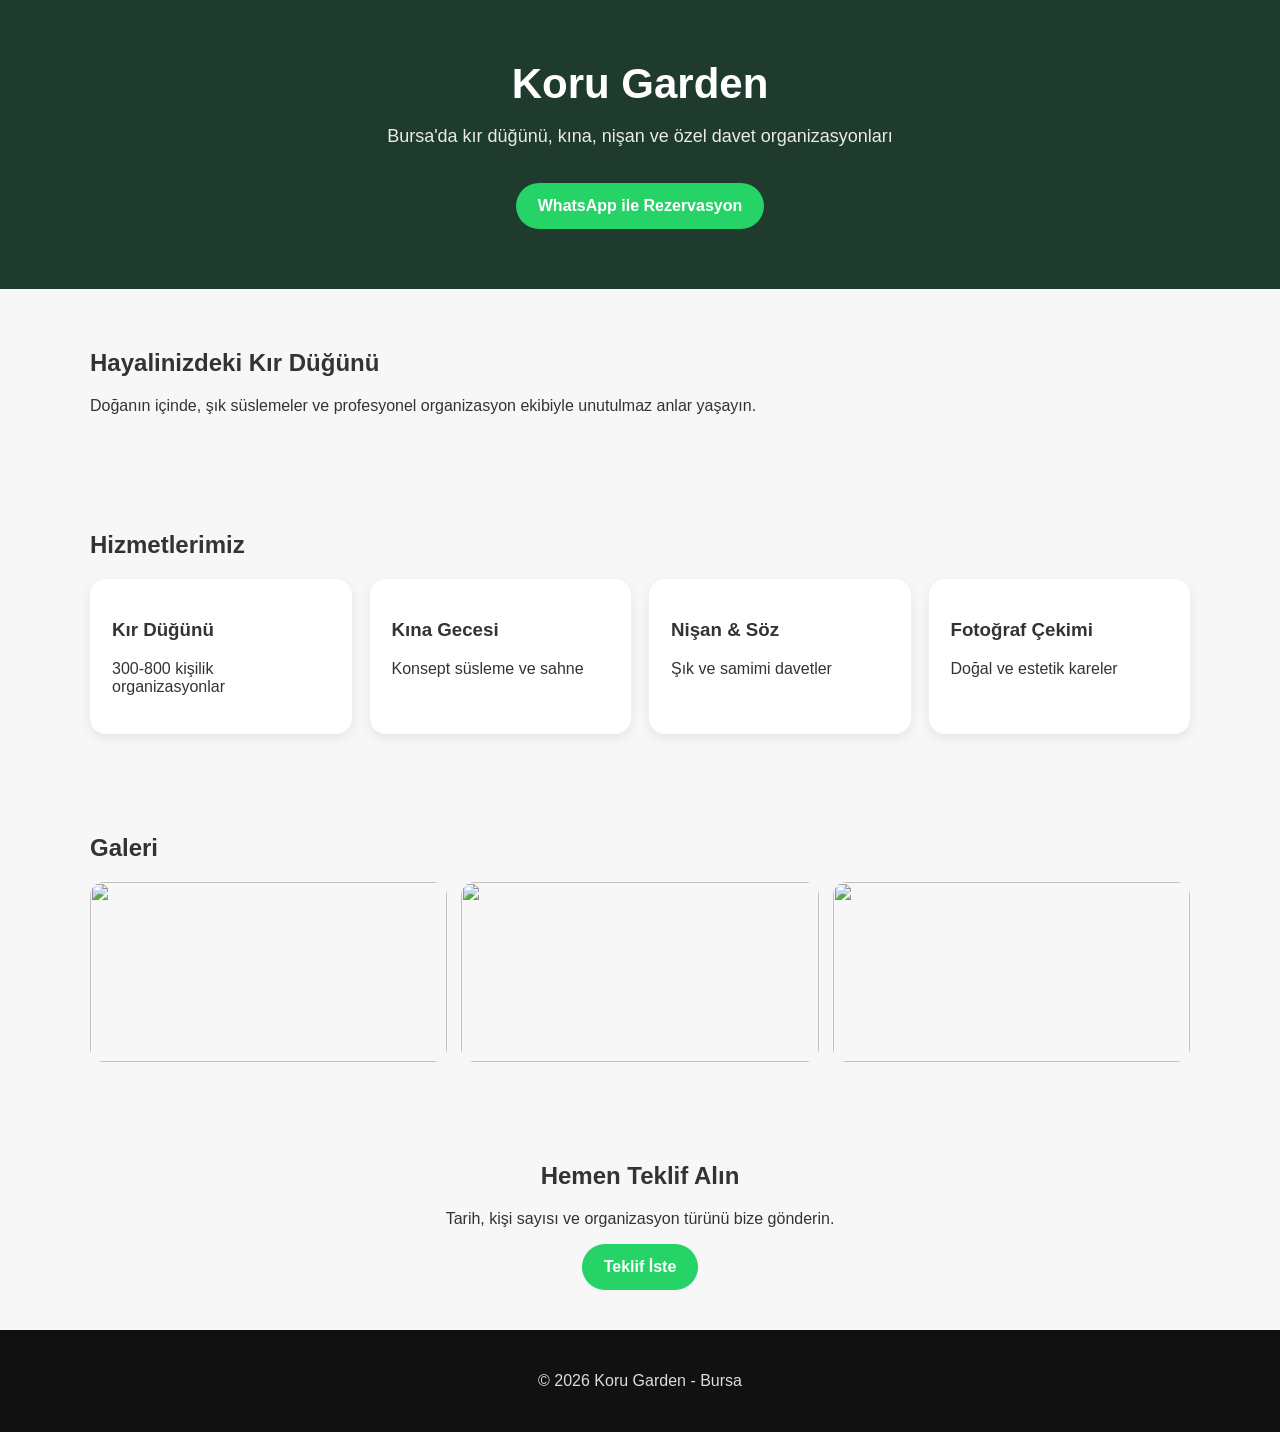
==== index.html @ d341d3e4 "Rename web to index.html" ====
<!doctype html>
<html lang="tr">
<head>
<meta charset="utf-8">
<meta name="viewport" content="width=device-width,initial-scale=1">
<title>Koru Garden | Bursa Kır Düğünü</title>
<style>
body{font-family:Arial,sans-serif;margin:0;background:#f7f7f7;color:#333}
header{background:#1f3b2d;color:#fff;padding:60px 20px;text-align:center}
header h1{font-size:42px;margin:0}
header p{font-size:18px;opacity:.9}
section{padding:40px 20px;max-width:1100px;margin:auto}
.cards{display:grid;grid-template-columns:repeat(auto-fit,minmax(220px,1fr));gap:18px}
.card{background:#fff;padding:22px;border-radius:16px;box-shadow:0 4px 12px rgba(0,0,0,.08)}
.price{font-size:26px;font-weight:700;color:#1f3b2d}
.cta{display:inline-block;background:#25d366;color:#fff;padding:14px 22px;border-radius:999px;text-decoration:none;font-weight:700}
footer{background:#111;color:#ddd;text-align:center;padding:26px}
.gallery{display:grid;grid-template-columns:repeat(auto-fit,minmax(240px,1fr));gap:14px}
.gallery img{width:100%;height:180px;object-fit:cover;border-radius:14px}
</style>
</head>
<body>
<header>
  <h1>Koru Garden</h1>
  <p>Bursa'da kır düğünü, kına, nişan ve özel davet organizasyonları</p>
  <br>
  <a class="cta" href="https://wa.me/905555555555">WhatsApp ile Rezervasyon</a>
</header>

<section>
  <h2>Hayalinizdeki Kır Düğünü</h2>
  <p>Doğanın içinde, şık süslemeler ve profesyonel organizasyon ekibiyle unutulmaz anlar yaşayın.</p>
</section>

<section>
  <h2>Hizmetlerimiz</h2>
  <div class="cards">
    <div class="card"><h3>Kır Düğünü</h3><p>300-800 kişilik organizasyonlar</p></div>
    <div class="card"><h3>Kına Gecesi</h3><p>Konsept süsleme ve sahne</p></div>
    <div class="card"><h3>Nişan & Söz</h3><p>Şık ve samimi davetler</p></div>
    <div class="card"><h3>Fotoğraf Çekimi</h3><p>Doğal ve estetik kareler</p></div>
  </div>
</section>

<section>
  <h2>Galeri</h2>
  <div class="gallery">
    <img src="https://images.unsplash.com/photo-1519741497674-611481863552?q=80&w=1200&auto=format&fit=crop" alt="">
    <img src="https://images.unsplash.com/photo-1520854221256-17451cc331bf?q=80&w=1200&auto=format&fit=crop" alt="">
    <img src="https://images.unsplash.com/photo-1522673607200-164d1b6ce486?q=80&w=1200&auto=format&fit=crop" alt="">
  </div>
</section>

<section style="text-align:center">
  <h2>Hemen Teklif Alın</h2>
  <p>Tarih, kişi sayısı ve organizasyon türünü bize gönderin.</p>
  <a class="cta" href="https://wa.me/905555555555">Teklif İste</a>
</section>

<footer>
  <p>© 2026 Koru Garden - Bursa</p>
</footer>
</body>
</html>
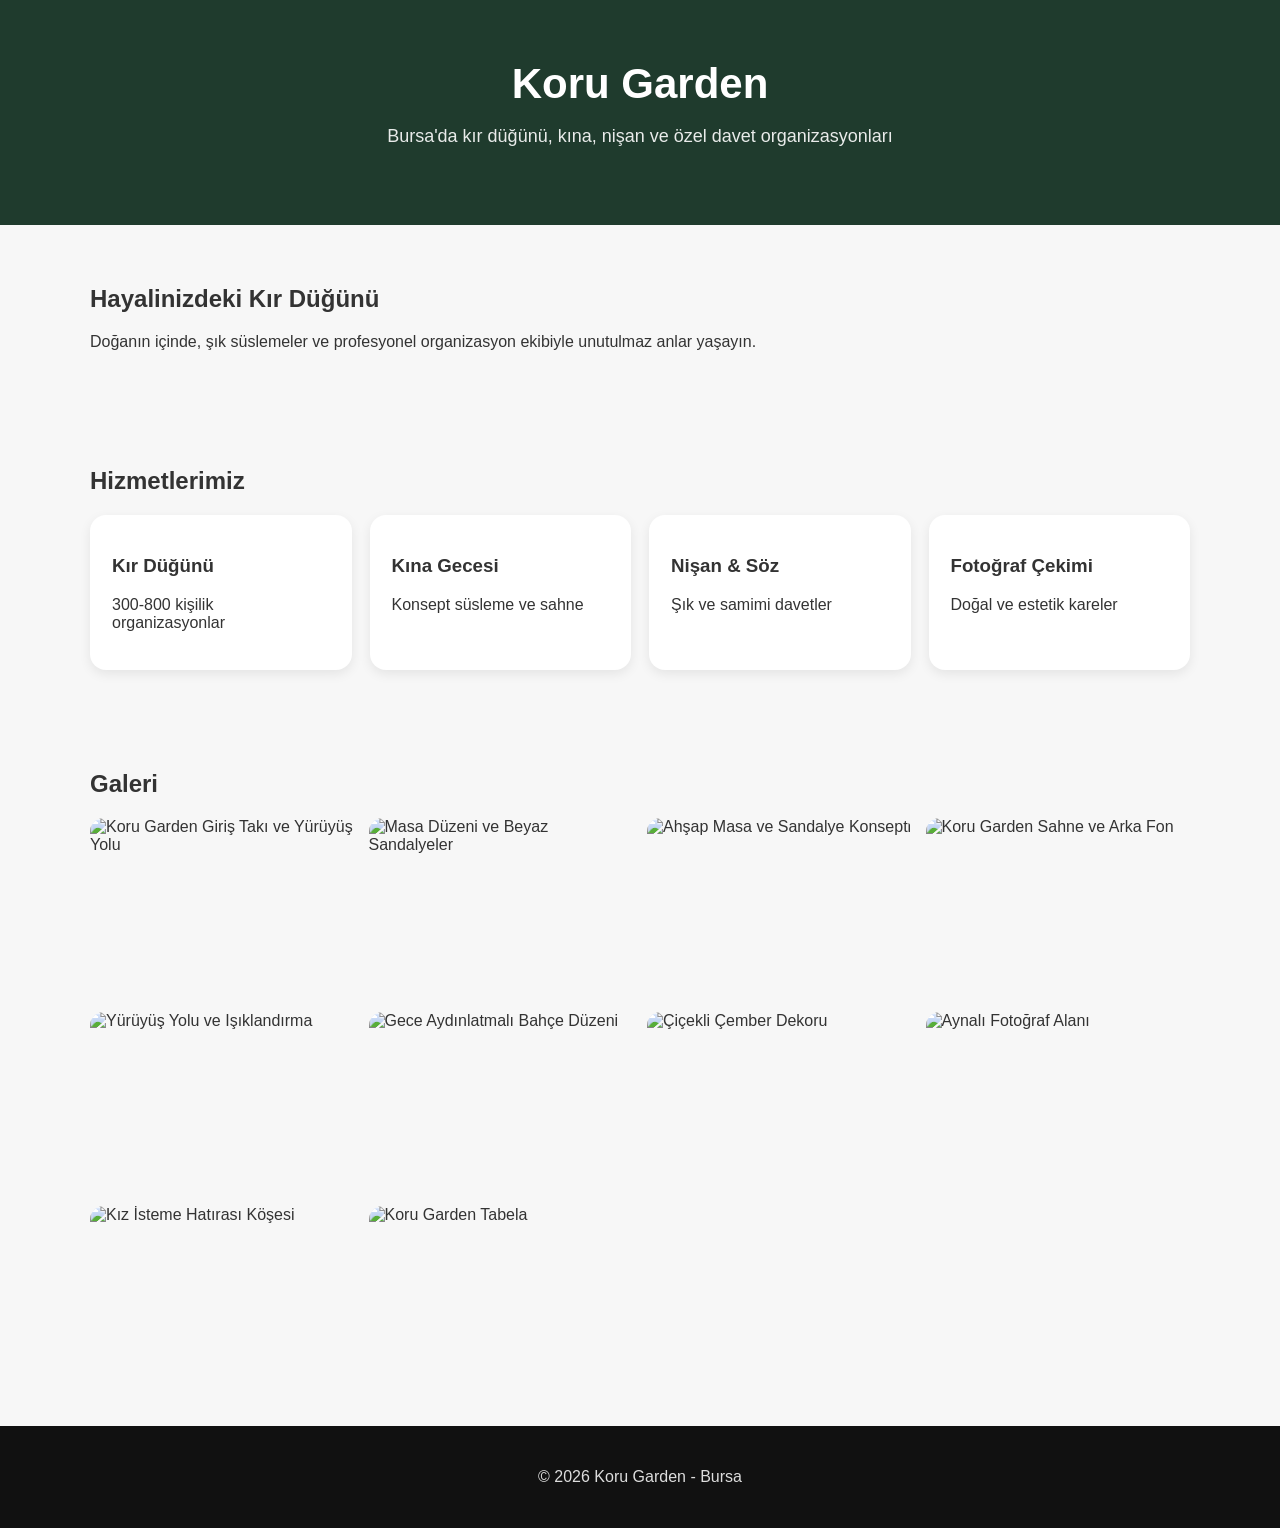
==== commit a70b0b11: "Update index.html" ====
--- a/index.html
+++ b/index.html
@@ -23,8 +23,6 @@
 <header>
   <h1>Koru Garden</h1>
   <p>Bursa'da kır düğünü, kına, nişan ve özel davet organizasyonları</p>
-  <br>
-  <a class="cta" href="https://wa.me/905555555555">WhatsApp ile Rezervasyon</a>
 </header>
 
 <section>
@@ -45,16 +43,17 @@
 <section>
   <h2>Galeri</h2>
   <div class="gallery">
-    <img src="https://images.unsplash.com/photo-1519741497674-611481863552?q=80&w=1200&auto=format&fit=crop" alt="">
-    <img src="https://images.unsplash.com/photo-1520854221256-17451cc331bf?q=80&w=1200&auto=format&fit=crop" alt="">
-    <img src="https://images.unsplash.com/photo-1522673607200-164d1b6ce486?q=80&w=1200&auto=format&fit=crop" alt="">
+    <img src="1.jpg" alt="Koru Garden Giriş Takı ve Yürüyüş Yolu">
+    <img src="2.jpg" alt="Masa Düzeni ve Beyaz Sandalyeler">
+    <img src="3.jpg" alt="Ahşap Masa ve Sandalye Konsepti">
+    <img src="4.JPG" alt="Koru Garden Sahne ve Arka Fon">
+    <img src="24.jpg" alt="Yürüyüş Yolu ve Işıklandırma">
+    <img src="27a5ff89-aa75-4bad-81ec-7ecd92419568.jpg" alt="Gece Aydınlatmalı Bahçe Düzeni">
+    <img src="74ffe867-c16d-4317-a87a-2c9009974aef.jpg" alt="Çiçekli Çember Dekoru">
+    <img src="e36f2447-ea56-413f-905e-b3e9db6a3d67.jpg" alt="Aynalı Fotoğraf Alanı">
+    <img src="IMG_0405.jpg" alt="Kız İsteme Hatırası Köşesi">
+    <img src="6afb2a6c-f452-4ae6-aa0a-f71060258838.jpg" alt="Koru Garden Tabela">
   </div>
-</section>
-
-<section style="text-align:center">
-  <h2>Hemen Teklif Alın</h2>
-  <p>Tarih, kişi sayısı ve organizasyon türünü bize gönderin.</p>
-  <a class="cta" href="https://wa.me/905555555555">Teklif İste</a>
 </section>
 
 <footer>
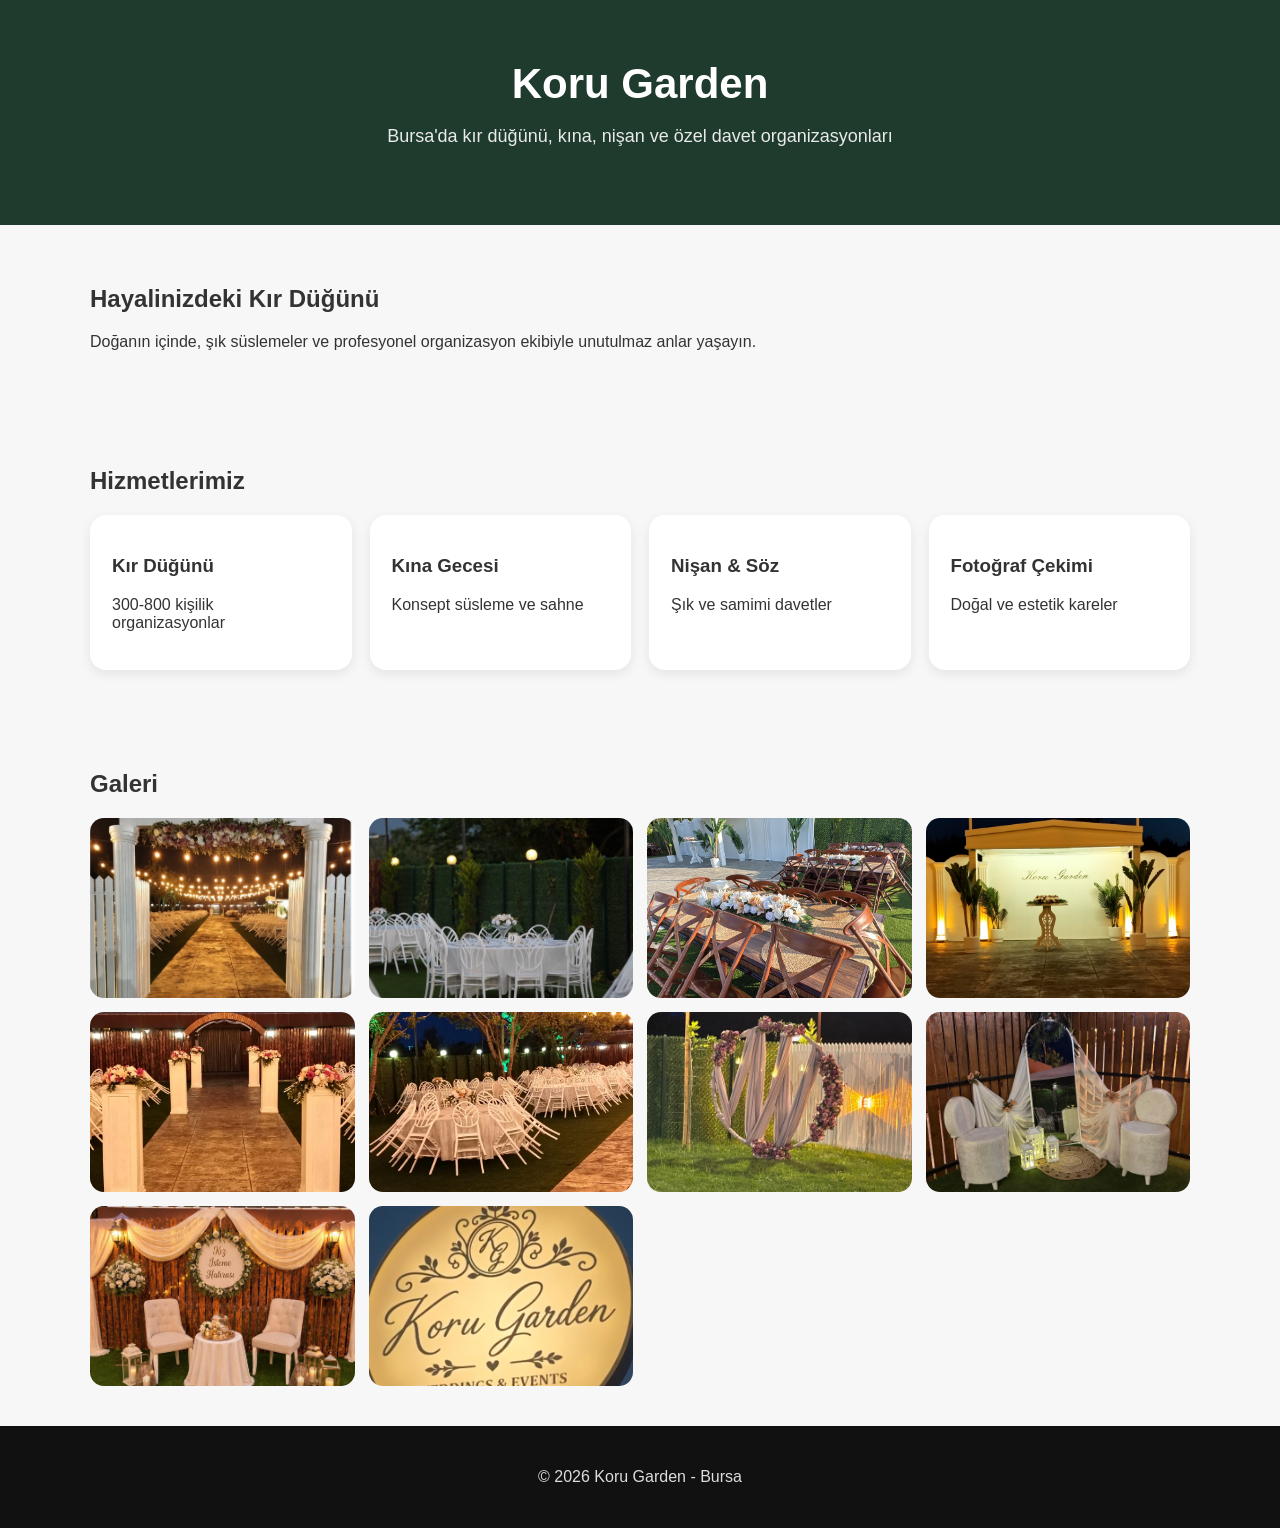
==== commit f3574e92: "Update index.html" ====
--- a/index.html
+++ b/index.html
@@ -46,7 +46,7 @@
     <img src="1.jpg" alt="Koru Garden Giriş Takı ve Yürüyüş Yolu">
     <img src="2.jpg" alt="Masa Düzeni ve Beyaz Sandalyeler">
     <img src="3.jpg" alt="Ahşap Masa ve Sandalye Konsepti">
-    <img src="4.JPG" alt="Koru Garden Sahne ve Arka Fon">
+    <img src="4.jpg" alt="Koru Garden Sahne ve Arka Fon">
     <img src="24.jpg" alt="Yürüyüş Yolu ve Işıklandırma">
     <img src="27a5ff89-aa75-4bad-81ec-7ecd92419568.jpg" alt="Gece Aydınlatmalı Bahçe Düzeni">
     <img src="74ffe867-c16d-4317-a87a-2c9009974aef.jpg" alt="Çiçekli Çember Dekoru">
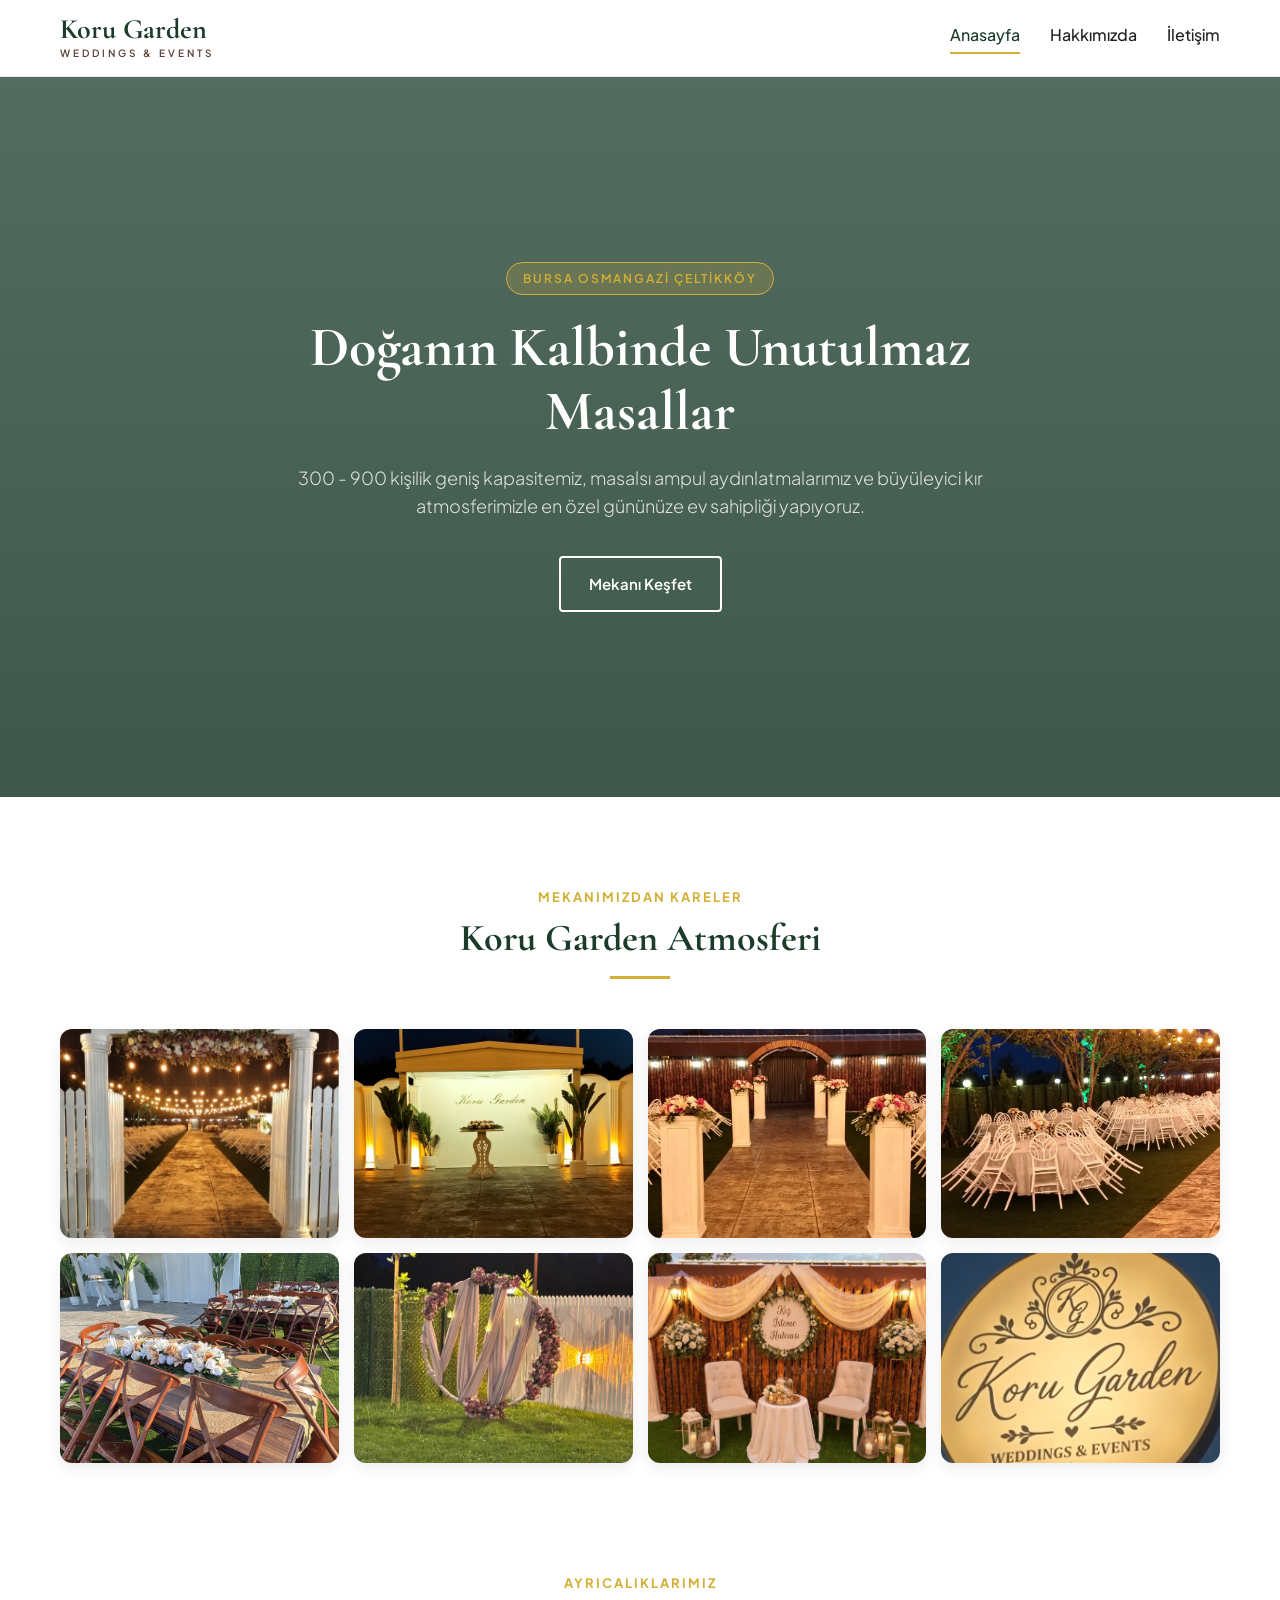
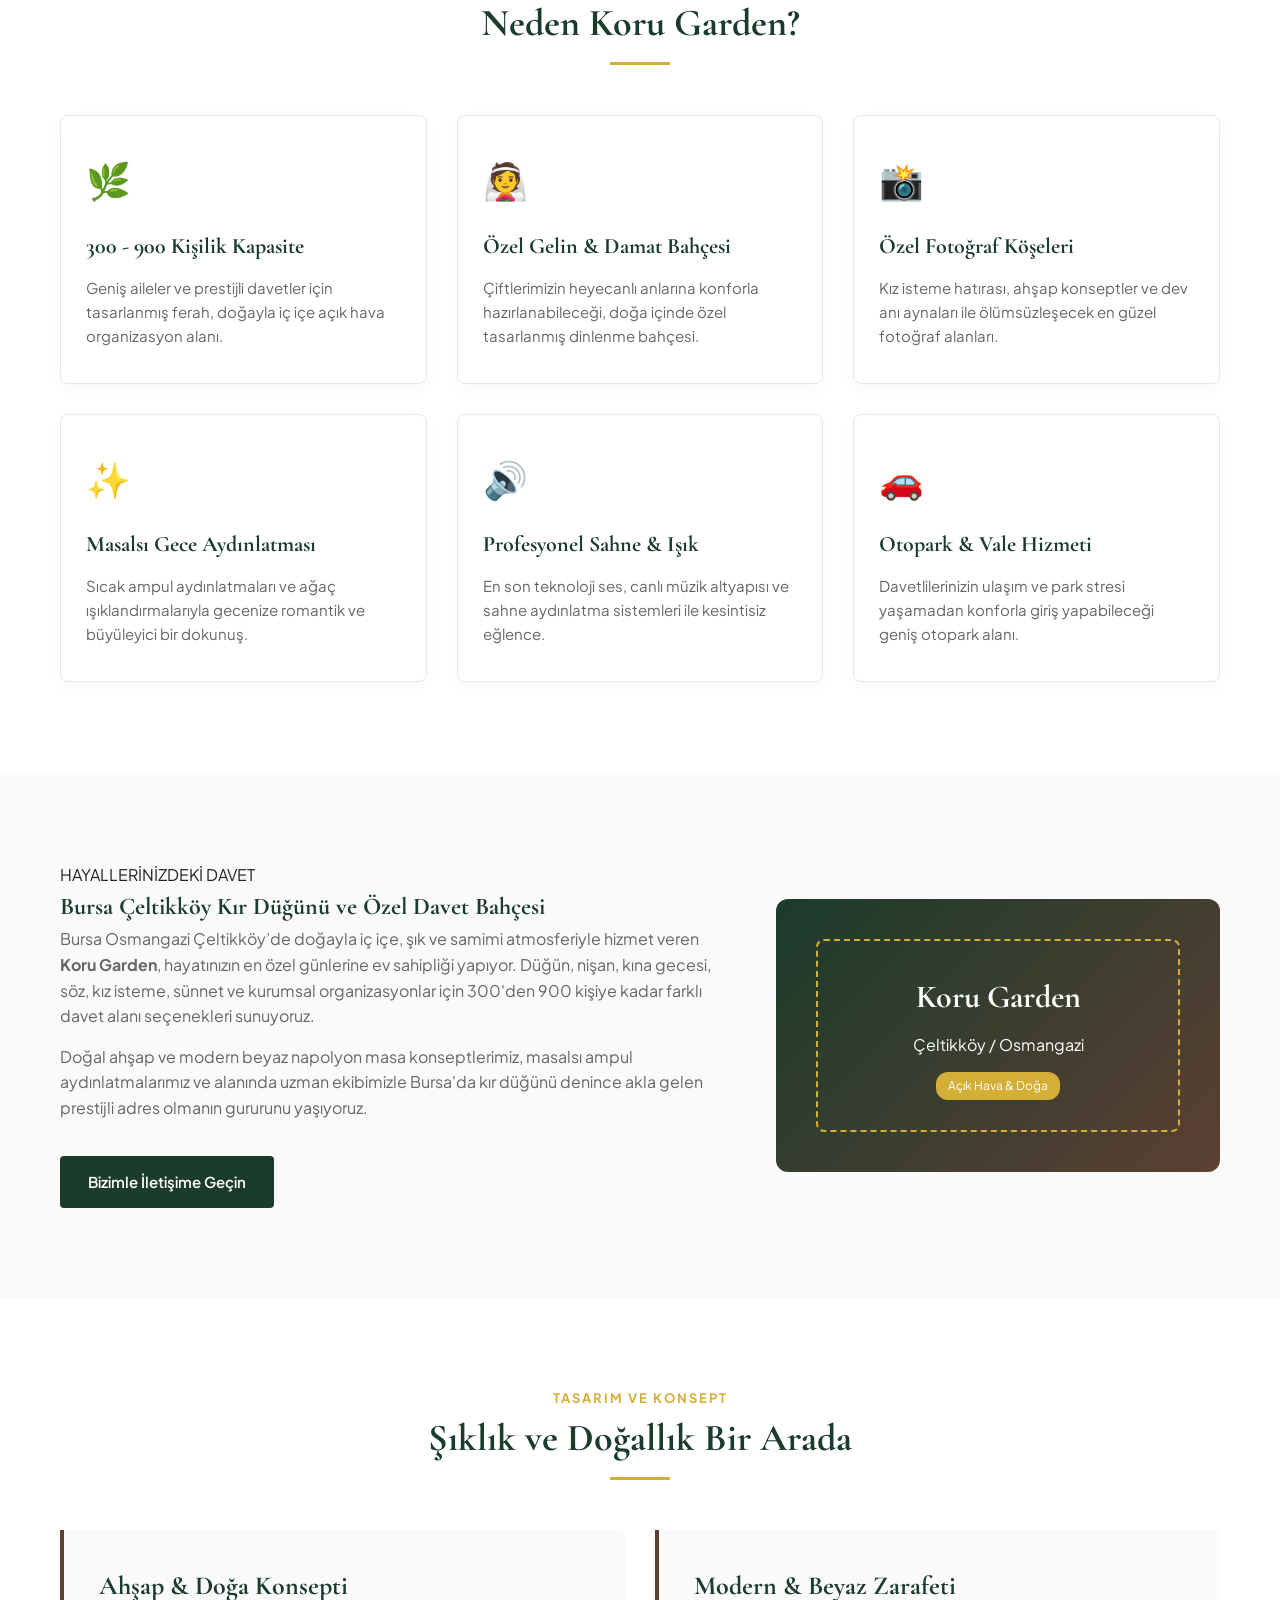
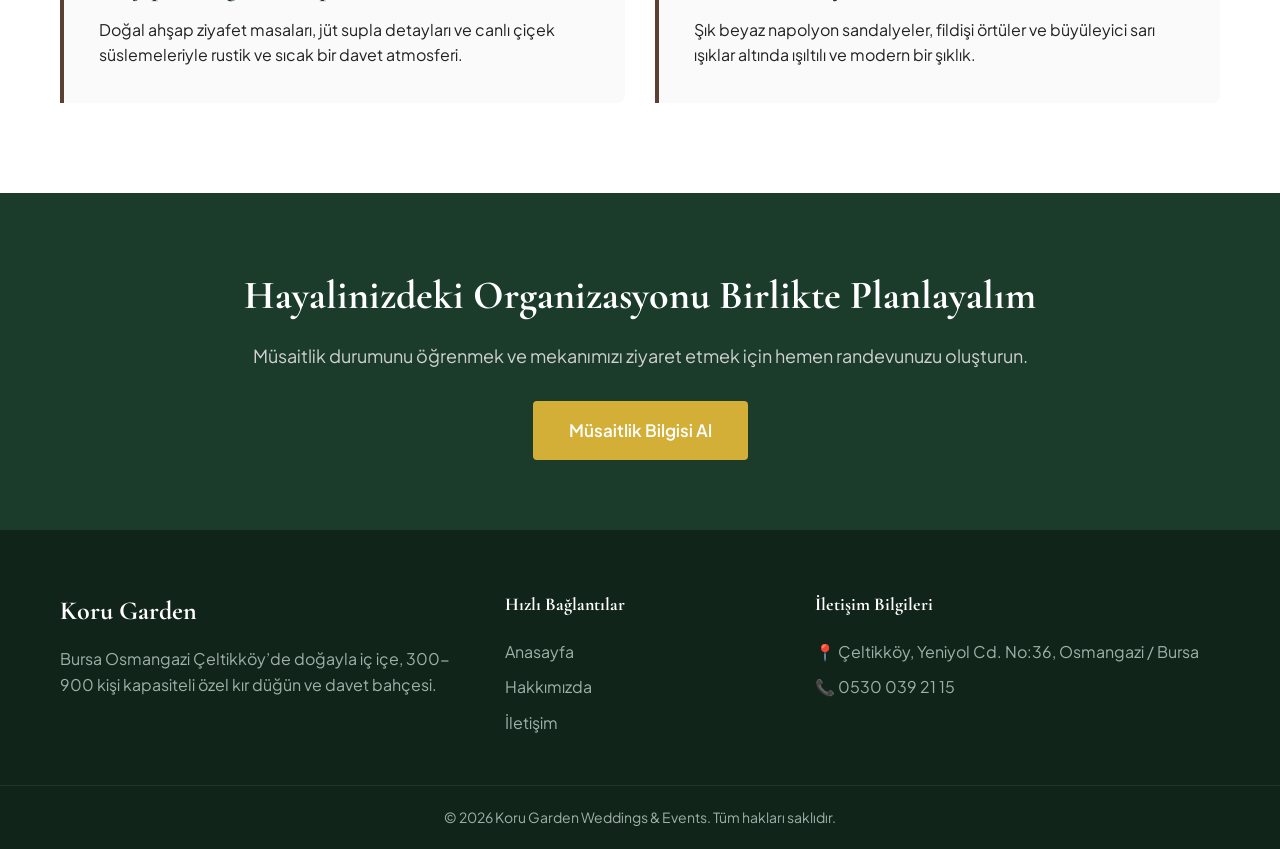
==== commit c9a9062f: "Add files via upload" ====
--- a/index.html
+++ b/index.html
@@ -1,63 +1,206 @@
-<!doctype html>
+<!DOCTYPE html>
 <html lang="tr">
 <head>
-<meta charset="utf-8">
-<meta name="viewport" content="width=device-width,initial-scale=1">
-<title>Koru Garden | Bursa Kır Düğünü</title>
-<style>
-body{font-family:Arial,sans-serif;margin:0;background:#f7f7f7;color:#333}
-header{background:#1f3b2d;color:#fff;padding:60px 20px;text-align:center}
-header h1{font-size:42px;margin:0}
-header p{font-size:18px;opacity:.9}
-section{padding:40px 20px;max-width:1100px;margin:auto}
-.cards{display:grid;grid-template-columns:repeat(auto-fit,minmax(220px,1fr));gap:18px}
-.card{background:#fff;padding:22px;border-radius:16px;box-shadow:0 4px 12px rgba(0,0,0,.08)}
-.price{font-size:26px;font-weight:700;color:#1f3b2d}
-.cta{display:inline-block;background:#25d366;color:#fff;padding:14px 22px;border-radius:999px;text-decoration:none;font-weight:700}
-footer{background:#111;color:#ddd;text-align:center;padding:26px}
-.gallery{display:grid;grid-template-columns:repeat(auto-fit,minmax(240px,1fr));gap:14px}
-.gallery img{width:100%;height:180px;object-fit:cover;border-radius:14px}
-</style>
+    <meta charset="UTF-8">
+    <meta name="viewport" content="width=device-width, initial-scale=1.0">
+    <title>Koru Garden | Bursa Çeltikköy Kır Düğünü & Özel Davet Bahçesi</title>
+    <meta name="description" content="Bursa Osmangazi Çeltikköy'de doğayla iç içe, 300-900 kişilik kır düğünü, nişan, kına ve özel davetleriniz için Koru Garden sizleri bekliyor.">
+    <meta name="keywords" content="Bursa Kır Düğünü, Çeltikköy Düğün Salonu, Osmangazi Davet Bahçesi, Koru Garden Bursa, Nişan Kına Mekanı">
+    <link rel="preconnect" href="https://fonts.googleapis.com">
+    <link rel="preconnect" href="https://fonts.gstatic.com" crossorigin>
+    <link href="https://fonts.googleapis.com/css2?family=Cormorant+Garamond:wght@400;500;600;700&family=Plus+Jakarta+Sans:wght@300;400;500;600;700&display=swap" rel="stylesheet">
+    <link rel="stylesheet" href="style.css">
 </head>
 <body>
-<header>
-  <h1>Koru Garden</h1>
-  <p>Bursa'da kır düğünü, kına, nişan ve özel davet organizasyonları</p>
-</header>
-
-<section>
-  <h2>Hayalinizdeki Kır Düğünü</h2>
-  <p>Doğanın içinde, şık süslemeler ve profesyonel organizasyon ekibiyle unutulmaz anlar yaşayın.</p>
+
+    <!-- Header Navigation -->
+    <header class="navbar">
+        <div class="container nav-container">
+            <a href="index.html" class="logo">
+                <span class="logo-title">Koru Garden</span>
+                <span class="logo-subtitle">WEDDINGS & EVENTS</span>
+            </a>
+            <nav class="nav-menu">
+                <a href="index.html" class="active">Anasayfa</a>
+                <a href="hakkimizda.html">Hakkımızda</a>
+                <a href="iletisim.html">İletişim</a>
+            </nav>
+        </div>
+    </header>
+
+    <!-- Hero Section -->
+    <section class="hero">
+        <div class="hero-overlay"></div>
+        <div class="container hero-content">
+            <span class="hero-badge">BURSA OSMANGAZİ ÇELTİKKÖY</span>
+            <h1>Doğanın Kalbinde Unutulmaz Masallar</h1>
+            <p>300 - 900 kişilik geniş kapasitemiz, masalsı ampul aydınlatmalarımız ve büyüleyici kır atmosferimizle en özel gününüze ev sahipliği yapıyoruz.</p>
+            <div class="hero-buttons">
+                <a href="hakkimizda.html" class="btn btn-outline">Mekanı Keşfet</a>
+            </div>
+        </div>
+    </section>
+	
+	<section class="section gallery-section">
+    <div class="container">
+        <div class="section-title">
+            <span>MEKANIMIZDAN KARELER</span>
+            <h2>Koru Garden Atmosferi</h2>
+            <div class="divider"></div>
+        </div>
+        <div class="gallery-grid">
+			<div class="gallery-item">
+                <img src="images/9.jpeg" alt="Koru Garden Giriş" loading="lazy">
+            </div>
+			<div class="gallery-item">
+                <img src="images/2.jpeg" alt="Koru Garden Nikah Kürsüsü ve Sahne Alanı" loading="lazy">
+            </div>
+			<div class="gallery-item">
+                <img src="images/3.jpeg" alt="Koru Garden Çiçekli Geliş Yolu" loading="lazy">
+            </div>
+			<div class="gallery-item">
+                <img src="images/4.jpeg" alt="Koru Garden Gece Aydınlatması ve Beyaz Masalar" loading="lazy">
+            </div>
+            <div class="gallery-item">
+                <img src="images/1.jpeg" alt="Koru Garden Ahşap Masa Konsepti" loading="lazy">
+            </div>
+            <div class="gallery-item">
+                <img src="images/5.jpeg" alt="Koru Garden Çiçekli Fotoğraf Çekim Alanı" loading="lazy">
+            </div>
+            <div class="gallery-item">
+                <img src="images/7.jpeg" alt="Koru Garden Kız İsteme Hatırası Köşesi" loading="lazy">
+            </div>
+            <div class="gallery-item">
+                <img src="images/8.jpeg" alt="Koru Garden Tabela" loading="lazy">
+            </div>
+        </div>
+    </div>
 </section>
 
-<section>
-  <h2>Hizmetlerimiz</h2>
-  <div class="cards">
-    <div class="card"><h3>Kır Düğünü</h3><p>300-800 kişilik organizasyonlar</p></div>
-    <div class="card"><h3>Kına Gecesi</h3><p>Konsept süsleme ve sahne</p></div>
-    <div class="card"><h3>Nişan & Söz</h3><p>Şık ve samimi davetler</p></div>
-    <div class="card"><h3>Fotoğraf Çekimi</h3><p>Doğal ve estetik kareler</p></div>
-  </div>
-</section>
-
-<section>
-  <h2>Galeri</h2>
-  <div class="gallery">
-    <img src="1.jpg" alt="Koru Garden Giriş Takı ve Yürüyüş Yolu">
-    <img src="2.jpg" alt="Masa Düzeni ve Beyaz Sandalyeler">
-    <img src="3.jpg" alt="Ahşap Masa ve Sandalye Konsepti">
-    <img src="4.jpg" alt="Koru Garden Sahne ve Arka Fon">
-    <img src="24.jpg" alt="Yürüyüş Yolu ve Işıklandırma">
-    <img src="27a5ff89-aa75-4bad-81ec-7ecd92419568.jpg" alt="Gece Aydınlatmalı Bahçe Düzeni">
-    <img src="74ffe867-c16d-4317-a87a-2c9009974aef.jpg" alt="Çiçekli Çember Dekoru">
-    <img src="e36f2447-ea56-413f-905e-b3e9db6a3d67.jpg" alt="Aynalı Fotoğraf Alanı">
-    <img src="IMG_0405.jpg" alt="Kız İsteme Hatırası Köşesi">
-    <img src="6afb2a6c-f452-4ae6-aa0a-f71060258838.jpg" alt="Koru Garden Tabela">
-  </div>
-</section>
-
-<footer>
-  <p>© 2026 Koru Garden - Bursa</p>
-</footer>
+    <!-- Highlights Section -->
+    <section class="section highlights">
+        <div class="container">
+            <div class="section-title">
+                <span>AYRICALIKLARIMIZ</span>
+                <h2>Neden Koru Garden?</h2>
+                <div class="divider"></div>
+            </div>
+            <div class="grid grid-3">
+                <div class="card highlight-card">
+                    <div class="card-icon">🌿</div>
+                    <h3>300 - 900 Kişilik Kapasite</h3>
+                    <p>Geniş aileler ve prestijli davetler için tasarlanmış ferah, doğayla iç içe açık hava organizasyon alanı.</p>
+                </div>
+                <div class="card highlight-card">
+                    <div class="card-icon">👰</div>
+                    <h3>Özel Gelin & Damat Bahçesi</h3>
+                    <p>Çiftlerimizin heyecanlı anlarına konforla hazırlanabileceği, doğa içinde özel tasarlanmış dinlenme bahçesi.</p>
+                </div>
+                <div class="card highlight-card">
+                    <div class="card-icon">📸</div>
+                    <h3>Özel Fotoğraf Köşeleri</h3>
+                    <p>Kız isteme hatırası, ahşap konseptler ve dev anı aynaları ile ölümsüzleşecek en güzel fotoğraf alanları.</p>
+                </div>
+                <div class="card highlight-card">
+                    <div class="card-icon">✨</div>
+                    <h3>Masalsı Gece Aydınlatması</h3>
+                    <p>Sıcak ampul aydınlatmaları ve ağaç ışıklandırmalarıyla gecenize romantik ve büyüleyici bir dokunuş.</p>
+                </div>
+                <div class="card highlight-card">
+                    <div class="card-icon">🔊</div>
+                    <h3>Profesyonel Sahne & Işık</h3>
+                    <p>En son teknoloji ses, canlı müzik altyapısı ve sahne aydınlatma sistemleri ile kesintisiz eğlence.</p>
+                </div>
+                <div class="card highlight-card">
+                    <div class="card-icon">🚗</div>
+                    <h3>Otopark & Vale Hizmeti</h3>
+                    <p>Davetlilerinizin ulaşım ve park stresi yaşamadan konforla giriş yapabileceği geniş otopark alanı.</p>
+                </div>
+            </div>
+        </div>
+    </section>
+
+    <!-- Content / SEO Section -->
+    <section class="section seo-section bg-light">
+        <div class="container">
+            <div class="seo-grid">
+                <div class="seo-text">
+                    <span>HAYALLERİNİZDEKİ DAVET</span>
+                    <h2>Bursa Çeltikköy Kır Düğünü ve Özel Davet Bahçesi</h2>
+                    <p>Bursa Osmangazi Çeltikköy’de doğayla iç içe, şık ve samimi atmosferiyle hizmet veren <strong>Koru Garden</strong>, hayatınızın en özel günlerine ev sahipliği yapıyor. Düğün, nişan, kına gecesi, söz, kız isteme, sünnet ve kurumsal organizasyonlar için 300'den 900 kişiye kadar farklı davet alanı seçenekleri sunuyoruz.</p>
+                    <p>Doğal ahşap ve modern beyaz napolyon masa konseptlerimiz, masalsı ampul aydınlatmalarımız ve alanında uzman ekibimizle Bursa'da kır düğünü denince akla gelen prestijli adres olmanın gururunu yaşıyoruz.</p>
+                    <a href="iletisim.html" class="btn btn-primary" style="margin-top: 20px;">Bizimle İletişime Geçin</a>
+                </div>
+                <div class="seo-image-box">
+                    <div class="image-frame">
+                        <div class="frame-content">
+                            <h3>Koru Garden</h3>
+                            <p>Çeltikköy / Osmangazi</p>
+                            <span class="badge">Açık Hava & Doğa</span>
+                        </div>
+                    </div>
+                </div>
+            </div>
+        </div>
+    </section>
+
+    <!-- Concept Showcase -->
+    <section class="section concept-section">
+        <div class="container">
+            <div class="section-title">
+                <span>TASARIM VE KONSEPT</span>
+                <h2>Şıklık ve Doğallık Bir Arada</h2>
+                <div class="divider"></div>
+            </div>
+            <div class="grid grid-2">
+                <div class="concept-card">
+                    <h3>Ahşap & Doğa Konsepti</h3>
+                    <p>Doğal ahşap ziyafet masaları, jüt supla detayları ve canlı çiçek süslemeleriyle rustik ve sıcak bir davet atmosferi.</p>
+                </div>
+                <div class="concept-card">
+                    <h3>Modern & Beyaz Zarafeti</h3>
+                    <p>Şık beyaz napolyon sandalyeler, fildişi örtüler ve büyüleyici sarı ışıklar altında ışıltılı ve modern bir şıklık.</p>
+                </div>
+            </div>
+        </div>
+    </section>
+
+    <!-- Call to Action Banner -->
+    <section class="cta-banner">
+        <div class="container">
+            <h2>Hayalinizdeki Organizasyonu Birlikte Planlayalım</h2>
+            <p>Müsaitlik durumunu öğrenmek ve mekanımızı ziyaret etmek için hemen randevunuzu oluşturun.</p>
+            <a href="iletisim.html" class="btn btn-gold btn-large">Müsaitlik Bilgisi Al</a>
+        </div>
+    </section>
+
+    <!-- Footer -->
+    <footer class="footer">
+        <div class="container footer-grid">
+            <div class="footer-about">
+                <h3>Koru Garden</h3>
+                <p>Bursa Osmangazi Çeltikköy’de doğayla iç içe, 300-900 kişi kapasiteli özel kır düğün ve davet bahçesi.</p>
+            </div>
+            <div class="footer-links">
+                <h4>Hızlı Bağlantılar</h4>
+                <ul>
+                    <li><a href="index.html">Anasayfa</a></li>
+                    <li><a href="hakkimizda.html">Hakkımızda</a></li>
+                    <li><a href="iletisim.html">İletişim</a></li>
+                </ul>
+            </div>
+            <div class="footer-contact">
+                <h4>İletişim Bilgileri</h4>
+                <p>📍 Çeltikköy, Yeniyol Cd. No:36, Osmangazi / Bursa</p>
+                <p>📞 0530 039 21 15</p>
+            </div>
+        </div>
+        <div class="footer-bottom">
+            <div class="container">
+                <p>&copy; 2026 Koru Garden Weddings & Events. Tüm hakları saklıdır.</p>
+            </div>
+        </div>
+    </footer>
+
 </body>
 </html>
--- a/style.css
+++ b/style.css
@@ -0,0 +1,636 @@
+/* ==========================================================================
+   Koru Garden Design System - Modern & Organic Elegance
+   ========================================================================== */
+
+:root {
+    --bg-white: #FFFFFF;
+    --bg-light: #FAFAFA;
+    --primary-green: #1B3B2B; /* Koyu Orman Yeşili */
+    --accent-wood: #5C4033;    /* Ahşap / Kestane Tonu */
+    --accent-gold: #D4AF37;    /* Şampanya / Işıltı Sarısı */
+    --accent-gold-hover: #B89628;
+    --text-dark: #222222;
+    --text-muted: #666666;
+    --border-color: #E8E8E8;
+    
+    --font-heading: 'Cormorant Garamond', serif;
+    --font-body: 'Plus Jakarta Sans', sans-serif;
+}
+
+* {
+    margin: 0;
+    padding: 0;
+    box-sizing: border-box;
+}
+
+body {
+    font-family: var(--font-body);
+    color: var(--text-dark);
+    background-color: var(--bg-white);
+    line-height: 1.6;
+    font-size: 16px;
+}
+
+a {
+    text-decoration: none;
+    color: inherit;
+    transition: all 0.3s ease;
+}
+
+ul {
+    list-style: none;
+}
+
+/* Container */
+.container {
+    max-width: 1200px;
+    margin: 0 auto;
+    padding: 0 20px;
+}
+
+/* Typography & Headings */
+h1, h2, h3, h4 {
+    font-family: var(--font-heading);
+    color: var(--primary-green);
+    font-weight: 700;
+}
+
+.section-title {
+    text-align: center;
+    margin-bottom: 50px;
+}
+
+.section-title.text-left {
+    text-align: left;
+}
+
+.section-title span {
+    font-family: var(--font-body);
+    font-size: 13px;
+    letter-spacing: 2px;
+    color: var(--accent-gold);
+    font-weight: 700;
+    text-transform: uppercase;
+    display: block;
+    margin-bottom: 8px;
+}
+
+.section-title h2 {
+    font-size: 38px;
+    line-height: 1.2;
+}
+
+.divider {
+    width: 60px;
+    height: 3px;
+    background-color: var(--accent-gold);
+    margin: 15px auto 0 auto;
+}
+
+.divider-left {
+    margin-left: 0;
+}
+
+/* Buttons */
+.btn {
+    display: inline-block;
+    padding: 14px 28px;
+    border-radius: 4px;
+    font-weight: 600;
+    font-size: 15px;
+    cursor: pointer;
+    text-align: center;
+    border: none;
+}
+
+.btn-primary {
+    background-color: var(--primary-green);
+    color: #FFF;
+}
+
+.btn-primary:hover {
+    background-color: #12281D;
+}
+
+.btn-gold {
+    background-color: var(--accent-gold);
+    color: #FFF;
+}
+
+.btn-gold:hover {
+    background-color: var(--accent-gold-hover);
+}
+
+.btn-outline {
+    border: 2px solid #FFF;
+    color: #FFF;
+}
+
+.btn-outline:hover {
+    background-color: #FFF;
+    color: var(--primary-green);
+}
+
+.btn-whatsapp {
+    background-color: #25D366;
+    color: #FFF;
+}
+
+.btn-whatsapp:hover {
+    background-color: #1EBE5D;
+}
+
+.btn-block {
+    display: block;
+    width: 100%;
+}
+
+.btn-large {
+    padding: 16px 36px;
+    font-size: 17px;
+}
+
+/* Header Navbar */
+.navbar {
+    background-color: #FFF;
+    border-bottom: 1px solid var(--border-color);
+    position: sticky;
+    top: 0;
+    z-index: 1000;
+    padding: 15px 0;
+}
+
+.nav-container {
+    display: flex;
+    justify-content: space-between;
+    align-items: center;
+}
+
+.logo {
+    display: flex;
+    flex-direction: column;
+}
+
+.logo-title {
+    font-family: var(--font-heading);
+    font-size: 28px;
+    font-weight: 700;
+    color: var(--primary-green);
+    line-height: 1;
+}
+
+.logo-subtitle {
+    font-size: 10px;
+    letter-spacing: 3px;
+    color: var(--accent-wood);
+    font-weight: 600;
+    margin-top: 2px;
+}
+
+.nav-menu {
+    display: flex;
+    gap: 30px;
+}
+
+.nav-menu a {
+    font-weight: 500;
+    color: var(--text-dark);
+}
+
+.nav-menu a:hover, .nav-menu a.active {
+    color: var(--primary-green);
+    border-bottom: 2px solid var(--accent-gold);
+    padding-bottom: 4px;
+}
+
+/* Hero Section */
+.hero {
+    position: relative;
+    background: linear-gradient(rgba(27, 59, 43, 0.75), rgba(27, 59, 43, 0.85)), url('https://images.unsplash.com/photo-1519225421980-715cb0215aed?auto=format&fit=crop&w=1950&q=80') center/cover no-repeat;
+    height: 80vh;
+    min-height: 550px;
+    display: flex;
+    align-items: center;
+    color: #FFF;
+    text-align: center;
+}
+
+.hero-content {
+    max-width: 800px;
+    margin: 0 auto;
+}
+
+.hero-badge {
+    background: rgba(212, 175, 55, 0.2);
+    border: 1px solid var(--accent-gold);
+    color: var(--accent-gold);
+    padding: 6px 16px;
+    font-size: 12px;
+    letter-spacing: 2px;
+    border-radius: 20px;
+    display: inline-block;
+    margin-bottom: 20px;
+    font-weight: 600;
+}
+
+.hero h1 {
+    font-size: 56px;
+    color: #FFF;
+    margin-bottom: 20px;
+    line-height: 1.15;
+}
+
+.hero p {
+    font-size: 18px;
+    color: #E0E0E0;
+    margin-bottom: 35px;
+    font-weight: 300;
+}
+
+.hero-buttons {
+    display: flex;
+    gap: 15px;
+    justify-content: center;
+}
+
+/* Sections General */
+.section {
+    padding: 90px 0;
+}
+
+.bg-light {
+    background-color: var(--bg-light);
+}
+
+.bg-white {
+    background-color: var(--bg-white);
+}
+
+/* Layout Grids */
+.grid {
+    display: grid;
+    gap: 30px;
+}
+
+.grid-2 {
+    grid-template-columns: repeat(2, 1fr);
+}
+
+.grid-3 {
+    grid-template-columns: repeat(3, 1fr);
+}
+
+/* Cards */
+.card {
+    background: #FFF;
+    padding: 35px 25px;
+    border-radius: 8px;
+    border: 1px solid var(--border-color);
+    box-shadow: 0 4px 15px rgba(0,0,0,0.03);
+    transition: transform 0.3s ease, box-shadow 0.3s ease;
+}
+
+.card:hover {
+    transform: translateY(-5px);
+    box-shadow: 0 8px 25px rgba(0,0,0,0.08);
+}
+
+.card-icon {
+    font-size: 36px;
+    margin-bottom: 20px;
+}
+
+.highlight-card h3 {
+    font-size: 22px;
+    margin-bottom: 12px;
+}
+
+.highlight-card p {
+    color: var(--text-muted);
+    font-size: 15px;
+}
+
+/* SEO Section */
+.seo-grid {
+    display: grid;
+    grid-template-columns: 1.2fr 0.8fr;
+    gap: 50px;
+    align-items: center;
+}
+
+.seo-text p {
+    margin-bottom: 15px;
+    color: var(--text-muted);
+}
+
+.seo-image-box {
+    background: linear-gradient(135deg, var(--primary-green), var(--accent-wood));
+    padding: 40px;
+    border-radius: 12px;
+    color: #FFF;
+    text-align: center;
+}
+
+.image-frame {
+    border: 2px dashed var(--accent-gold);
+    padding: 30px;
+    border-radius: 8px;
+}
+
+.image-frame h3 {
+    color: #FFF;
+    font-size: 32px;
+    margin-bottom: 10px;
+}
+
+.image-frame .badge {
+    background-color: var(--accent-gold);
+    color: #FFF;
+    padding: 4px 12px;
+    border-radius: 12px;
+    font-size: 12px;
+    margin-top: 15px;
+    display: inline-block;
+}
+
+/* Concept Cards */
+.concept-card {
+    background-color: var(--bg-light);
+    border-left: 4px solid var(--accent-wood);
+    padding: 35px;
+    border-radius: 0 8px 8px 0;
+}
+
+.concept-card h3 {
+    font-size: 26px;
+    margin-bottom: 10px;
+}
+
+/* CTA Banner */
+.cta-banner {
+    background-color: var(--primary-green);
+    color: #FFF;
+    text-align: center;
+    padding: 70px 0;
+}
+
+.cta-banner h2 {
+    color: #FFF;
+    font-size: 40px;
+    margin-bottom: 15px;
+}
+
+.cta-banner p {
+    font-size: 18px;
+    color: #D0D0D0;
+    margin-bottom: 30px;
+}
+
+/* Page Header (Subpages) */
+.page-header {
+    background-color: var(--primary-green);
+    color: #FFF;
+    text-align: center;
+    padding: 60px 0;
+}
+
+.page-header h1 {
+    color: #FFF;
+    font-size: 44px;
+}
+
+.page-header p {
+    color: var(--accent-gold);
+    letter-spacing: 1px;
+}
+
+/* About Page */
+.about-story .lead-text {
+    font-size: 20px;
+    color: var(--primary-green);
+    font-weight: 500;
+    margin-bottom: 20px;
+}
+
+.about-story p {
+    margin-bottom: 15px;
+    color: var(--text-muted);
+}
+
+/* Features Table */
+.features-table {
+    width: 100%;
+    border-collapse: collapse;
+    background: #FFF;
+    border-radius: 8px;
+    overflow: hidden;
+    box-shadow: 0 4px 15px rgba(0,0,0,0.04);
+}
+
+.features-table th, .features-table td {
+    padding: 18px 24px;
+    text-align: left;
+    border-bottom: 1px solid var(--border-color);
+}
+
+.features-table th {
+    background-color: var(--primary-green);
+    color: #FFF;
+    font-family: var(--font-heading);
+    font-size: 20px;
+}
+
+.features-table tr:hover {
+    background-color: var(--bg-light);
+}
+
+/* Contact Page */
+.contact-grid {
+    display: flex;
+    justify-content: center; /* İçeriği yatayda ortalar */
+    align-items: center;
+}
+
+.contact-info {
+    max-width: 600px; /* Çok fazla yayılmasını engeller */
+    width: 100%;
+}
+
+.info-item {
+    display: flex;
+    gap: 20px;
+    margin-bottom: 25px;
+}
+
+.info-icon {
+    font-size: 24px;
+    background-color: var(--bg-light);
+    width: 50px;
+    height: 50px;
+    display: flex;
+    align-items: center;
+    justify-content: center;
+    border-radius: 50%;
+    border: 1px solid var(--border-color);
+}
+
+.info-item h4 {
+    font-size: 18px;
+    margin-bottom: 4px;
+}
+
+.info-item p {
+    color: var(--text-muted);
+    font-size: 15px;
+}
+
+.contact-form-box {
+    background-color: var(--bg-light);
+    padding: 40px;
+    border-radius: 8px;
+    border: 1px solid var(--border-color);
+}
+
+.contact-form-box h3 {
+    font-size: 28px;
+    margin-bottom: 10px;
+}
+
+.contact-form-box p {
+    color: var(--text-muted);
+    font-size: 14px;
+    margin-bottom: 25px;
+}
+
+.form-group {
+    margin-bottom: 20px;
+}
+
+.form-group label {
+    display: block;
+    font-size: 14px;
+    font-weight: 600;
+    margin-bottom: 8px;
+    color: var(--text-dark);
+}
+
+.form-group input, .form-group select, .form-group textarea {
+    width: 100%;
+    padding: 12px 16px;
+    border: 1px solid var(--border-color);
+    border-radius: 4px;
+    font-family: var(--font-body);
+    font-size: 15px;
+    outline: none;
+    transition: border-color 0.3s;
+}
+
+.form-group input:focus, .form-group select:focus, .form-group textarea:focus {
+    border-color: var(--primary-green);
+}
+
+/* Footer */
+.footer {
+    background-color: #11241A;
+    color: #A0B0A8;
+    padding-top: 60px;
+}
+
+.footer-grid {
+    display: grid;
+    grid-template-columns: 1.5fr 1fr 1.5fr;
+    gap: 40px;
+    padding-bottom: 40px;
+}
+
+.footer-about h3 {
+    color: #FFF;
+    font-size: 26px;
+    margin-bottom: 15px;
+}
+
+.footer-links h4, .footer-contact h4 {
+    color: #FFF;
+    font-size: 18px;
+    margin-bottom: 20px;
+}
+
+.footer-links ul li {
+    margin-bottom: 10px;
+}
+
+.footer-links a:hover {
+    color: var(--accent-gold);
+}
+
+.footer-contact p {
+    margin-bottom: 10px;
+}
+
+.footer-bottom {
+    border-top: 1px solid rgba(255,255,255,0.08);
+    padding: 20px 0;
+    text-align: center;
+    font-size: 14px;
+}
+
+/* Galeri Alanı Stilleri */
+.gallery-section {
+    padding-bottom: 20px;
+}
+
+.gallery-grid {
+    display: grid;
+    grid-template-columns: repeat(4, 1fr); /* Masaüstünde 4 sütun */
+    gap: 15px;
+    margin-top: 30px;
+}
+
+.gallery-item {
+    position: relative;
+    border-radius: 12px;
+    overflow: hidden;
+    box-shadow: 0 5px 15px rgba(0,0,0,0.08);
+    aspect-ratio: 4 / 3; /* Tüm resimlerin aynı boyutta ve hizada olmasını sağlar */
+}
+
+.gallery-item img {
+    width: 100%;
+    height: 100%;
+    object-fit: cover; /* Resmi bozmadan alanı kaplar */
+    display: block;
+    transition: transform 0.4s ease;
+}
+
+/* Hover Efekti */
+.gallery-item:hover img {
+    transform: scale(1.06);
+}
+
+/* Mobil / Tablet Uyumluluğu */
+@media (max-width: 992px) {
+    .gallery-grid {
+        grid-template-columns: repeat(2, 1fr); /* Tablette 2 sütun */
+    }
+}
+
+@media (max-width: 576px) {
+    .gallery-grid {
+        grid-template-columns: 1fr; /* Mobilde tek sütun */
+    }
+}
+
+/* Responsive */
+@media (max-width: 992px) {
+    .grid-3 { grid-template-columns: repeat(2, 1fr); }
+    .seo-grid, .contact-grid { grid-template-columns: 1fr; }
+    .hero h1 { font-size: 42px; }
+}
+
+@media (max-width: 768px) {
+    .grid-2, .grid-3 { grid-template-columns: 1fr; }
+    .nav-container { flex-direction: column; gap: 15px; }
+    .hero h1 { font-size: 32px; }
+    .hero p { font-size: 16px; }
+    .footer-grid { grid-template-columns: 1fr; }
+}
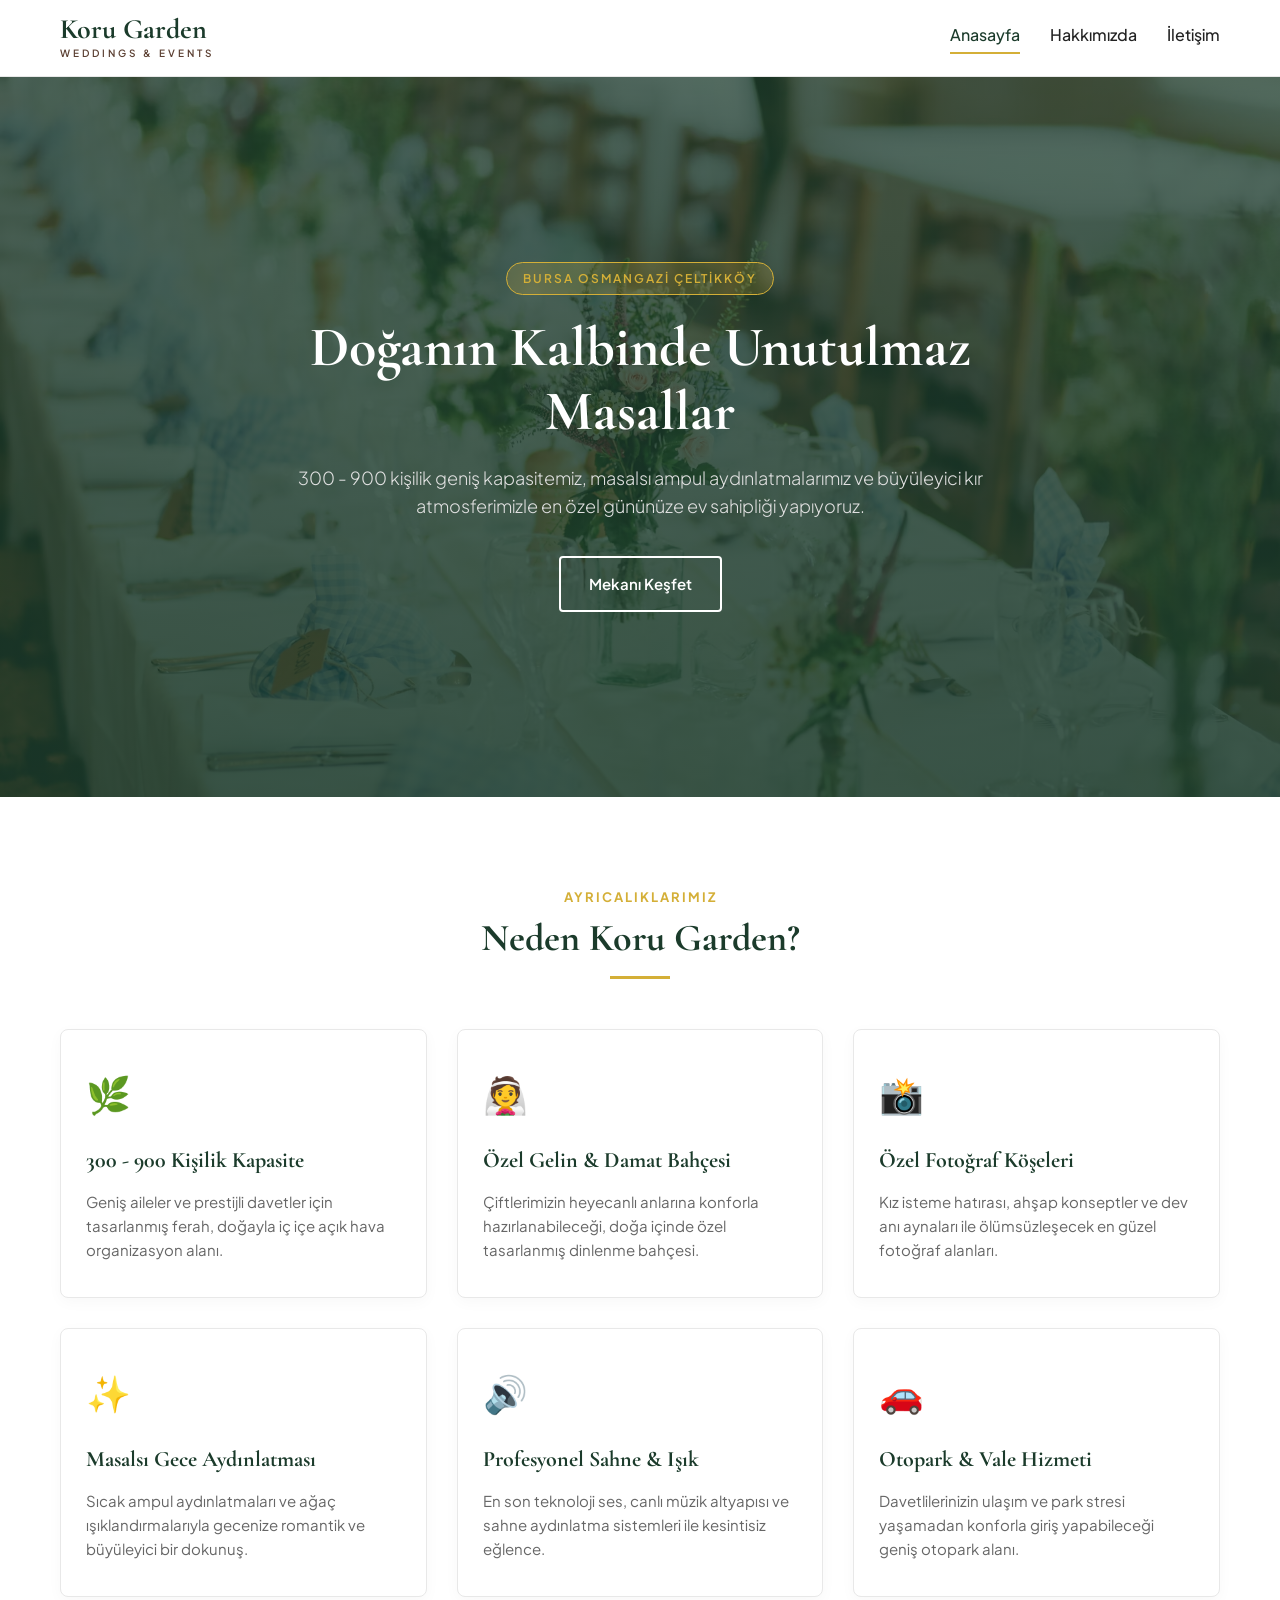
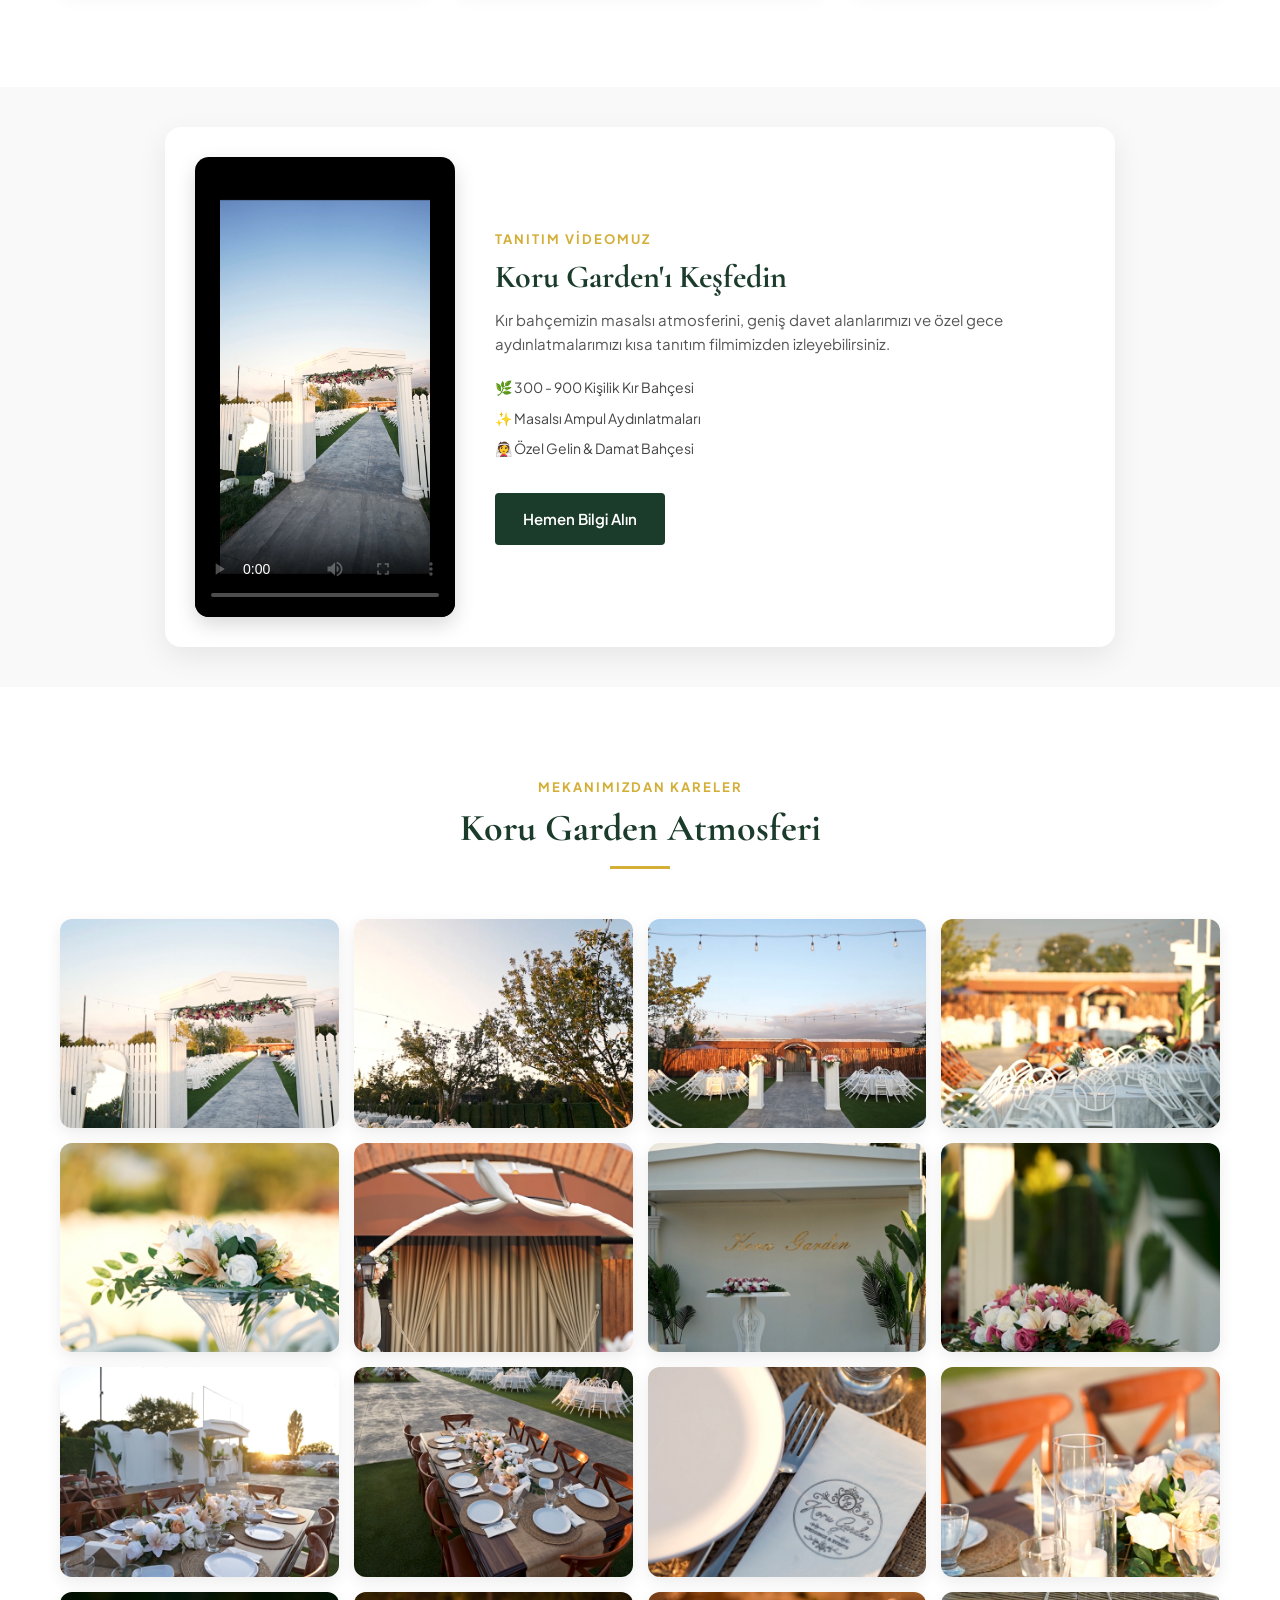
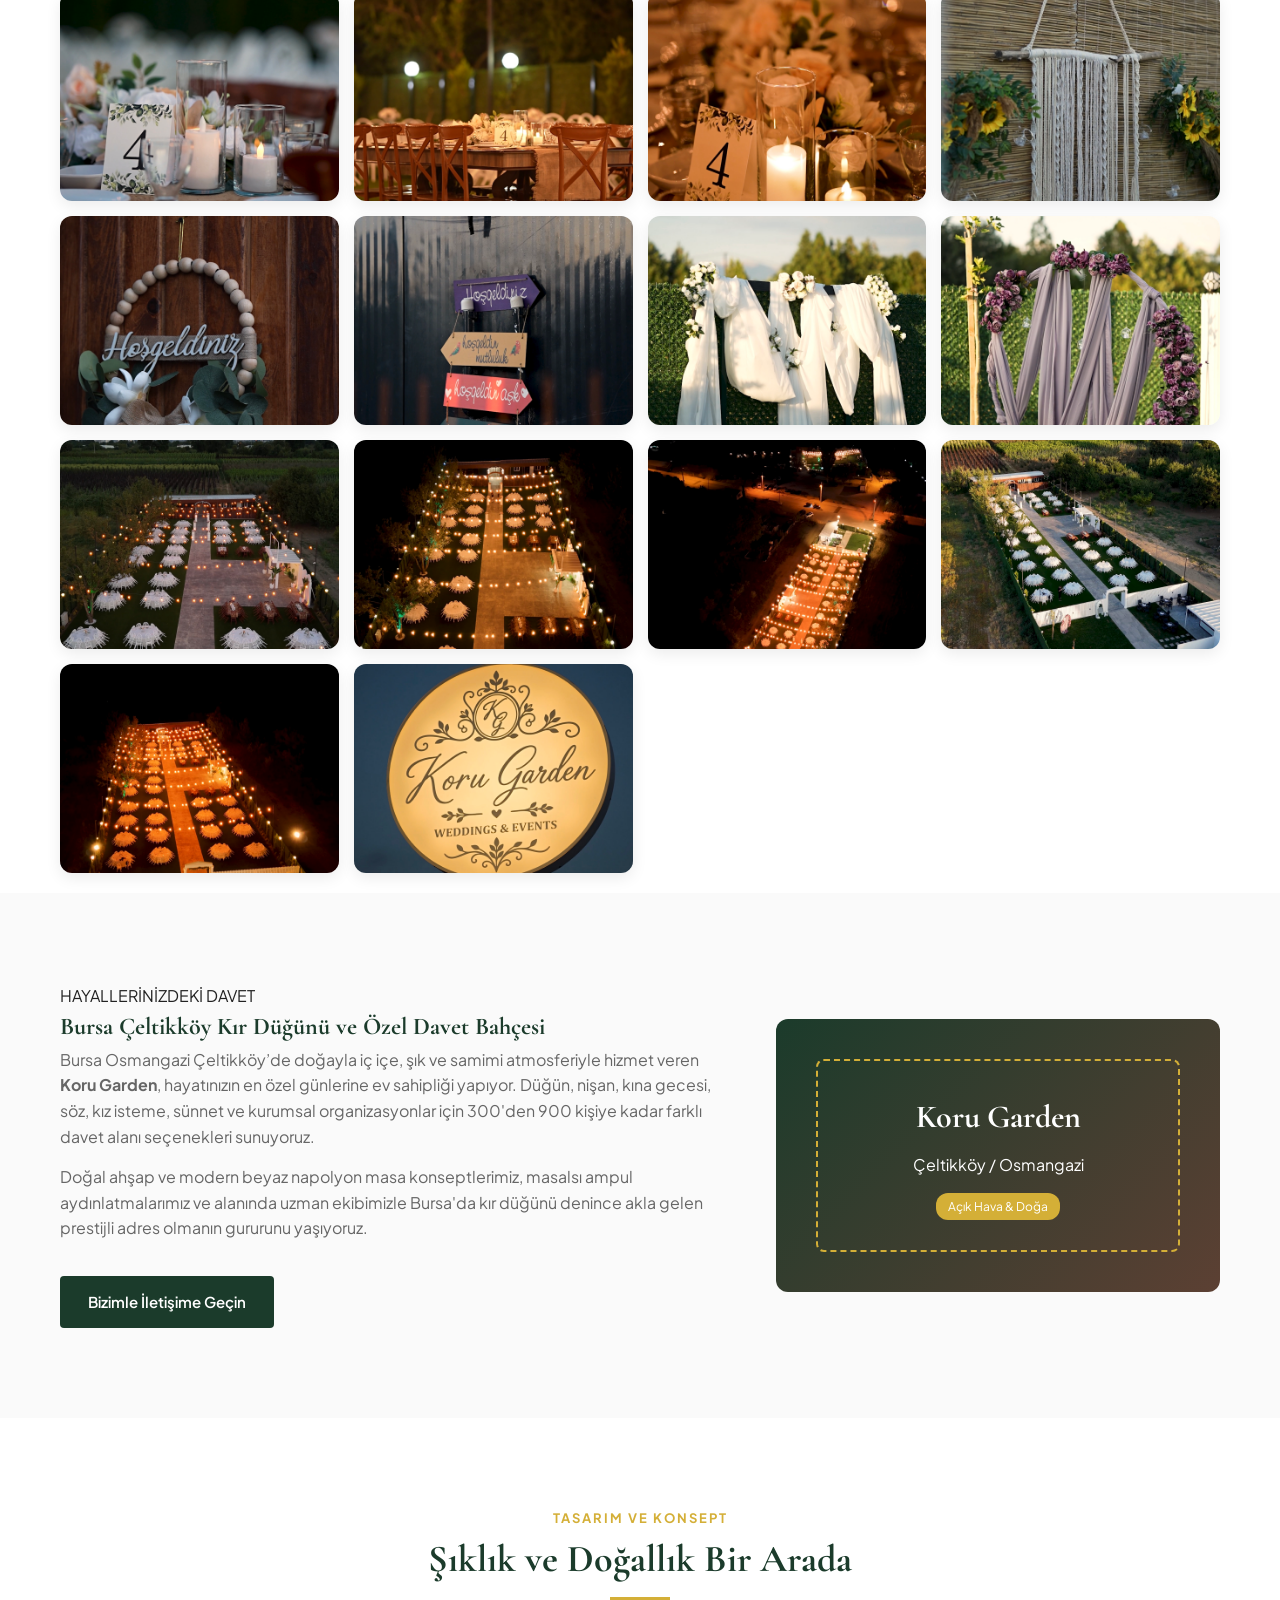
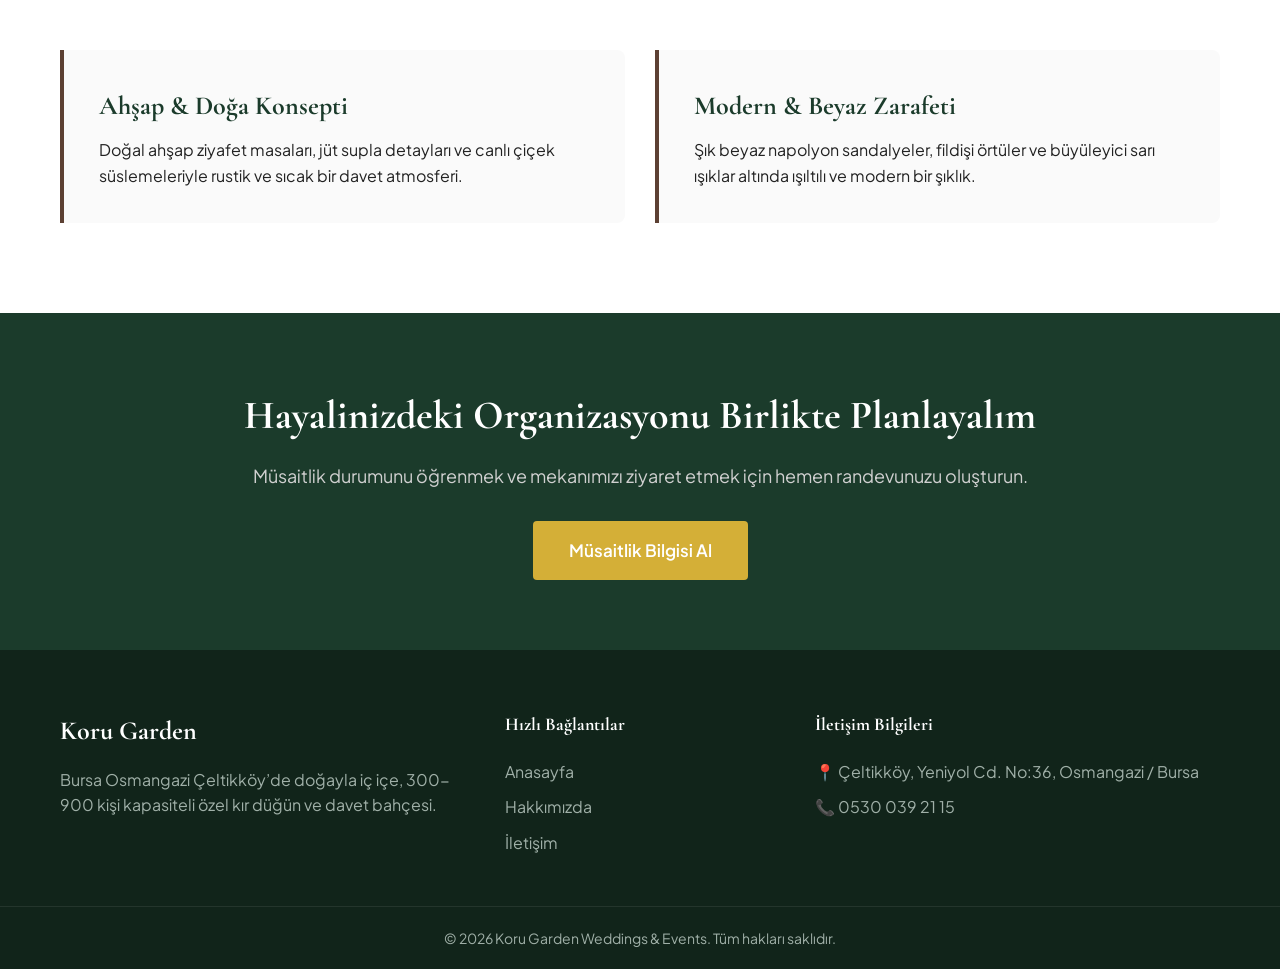
==== commit f56721a8: "KoruGarden" ====
--- a/index.html
+++ b/index.html
@@ -10,6 +10,184 @@
     <link rel="preconnect" href="https://fonts.gstatic.com" crossorigin>
     <link href="https://fonts.googleapis.com/css2?family=Cormorant+Garamond:wght@400;500;600;700&family=Plus+Jakarta+Sans:wght@300;400;500;600;700&display=swap" rel="stylesheet">
     <link rel="stylesheet" href="style.css">
+    
+    <!-- Resim Büyütme (Lightbox Modal) ve Video Stilleri -->
+    <style>
+        /* Video Bölümü Stilleri */
+        .video-section {
+            padding: 60px 0;
+            background-color: #f9f9f9;
+        }
+        .video-wrapper {
+            position: relative;
+            width: 100%;
+            max-width: 1000px;
+            margin: 0 auto;
+            border-radius: 12px;
+            overflow: hidden;
+            box-shadow: 0 10px 30px rgba(0,0,0,0.15);
+        }
+        .video-wrapper video {
+            width: 100%;
+            height: auto;
+            display: block;
+        }
+
+        /* Galeri Resim Tıklama & Modal Stilleri */
+        .gallery-item img {
+            cursor: pointer;
+            transition: transform 0.3s ease;
+        }
+        .gallery-item img:hover {
+            transform: scale(1.03);
+        }
+
+        /* Modal Arka Planı */
+        .lightbox-modal {
+            display: none;
+            position: fixed;
+            z-index: 9999;
+            left: 0;
+            top: 0;
+            width: 100%;
+            height: 100%;
+            background-color: rgba(0, 0, 0, 0.85);
+            backdrop-filter: blur(5px);
+            align-items: center;
+            justify-content: center;
+            opacity: 0;
+            transition: opacity 0.3s ease;
+        }
+        .lightbox-modal.show {
+            display: flex;
+            opacity: 1;
+        }
+        /* Büyütülen Görsel (Yaklaşık 2 Katı Boyutlandırma) */
+        .lightbox-content {
+            max-width: 85vw;
+            max-height: 85vh;
+            border-radius: 8px;
+            box-shadow: 0 5px 25px rgba(0,0,0,0.5);
+            transform: scale(0.9);
+            transition: transform 0.3s ease;
+            object-fit: contain;
+        }
+        .lightbox-modal.show .lightbox-content {
+            transform: scale(1);
+        }
+        /* Kapatma Butonu */
+        .lightbox-close {
+            position: absolute;
+            top: 25px;
+            right: 35px;
+            color: #fff;
+            font-size: 40px;
+            font-weight: bold;
+            cursor: pointer;
+            transition: color 0.2s ease;
+            line-height: 1;
+        }
+        .lightbox-close:hover {
+            color: #d4af37;
+        }
+		.video-hero-wrapper {
+        display: flex;
+        flex-direction: row;
+        align-items: center;
+        gap: 40px;
+        background: #ffffff;
+        border-radius: 16px;
+        padding: 30px;
+        box-shadow: 0 10px 30px rgba(0, 0, 0, 0.08);
+        max-width: 950px;
+        margin: 0 auto;
+    }
+    
+    /* Dikey Video Kapsayıcısı (Kesintisiz Dikey Oran) */
+    .vertical-video-box {
+        flex: 0 0 260px; /* Sabit en */
+        max-width: 260px;
+        height: 460px;   /* Dikey videonun boyunun tam sığacağı yükseklik */
+        border-radius: 14px;
+        overflow: hidden;
+        box-shadow: 0 8px 20px rgba(0,0,0,0.15);
+        background-color: #000;
+        display: flex;
+        align-items: center;
+        justify-content: center;
+    }
+
+    /* Video Boydan Kesilmesin Diye object-fit: contain Kullanıldı */
+    .vertical-video-box video {
+        width: 100%;
+        height: 100%;
+        object-fit: contain; /* Görseli kesmez, orijinal oranında sığdırır */
+        display: block;
+    }
+
+    /* Sağ Taraf Metin ve İletişim Alanı */
+    .video-info-content {
+        flex: 1;
+        display: flex;
+        flex-direction: column;
+        justify-content: center;
+    }
+
+    .video-info-content .badge-text {
+        color: #d4af37;
+        font-weight: 700;
+        font-size: 13px;
+        letter-spacing: 2px;
+        text-transform: uppercase;
+        margin-bottom: 8px;
+        display: block;
+    }
+
+    .video-info-content h2 {
+        font-family: 'Cormorant Garamond', serif;
+        font-size: 32px;
+        color: #1b3b2b;
+        margin-bottom: 12px;
+        line-height: 1.2;
+    }
+
+    .video-info-content p {
+        color: #555;
+        font-size: 15px;
+        line-height: 1.6;
+        margin-bottom: 20px;
+    }
+
+    .video-features {
+        list-style: none;
+        padding: 0;
+        margin: 0 0 25px 0;
+    }
+
+    .video-features li {
+        font-size: 14px;
+        color: #444;
+        margin-bottom: 8px;
+        display: flex;
+        align-items: center;
+        gap: 8px;
+    }
+
+    /* Mobil Uyumluluk */
+    @media (max-width: 768px) {
+        .video-hero-wrapper {
+            flex-direction: column;
+            padding: 20px;
+            gap: 20px;
+        }
+        .vertical-video-box {
+            flex: initial;
+            width: 100%;
+            max-width: 260px;
+            height: 460px;
+        }
+    }
+    </style>
 </head>
 <body>
 
@@ -40,42 +218,6 @@
             </div>
         </div>
     </section>
-	
-	<section class="section gallery-section">
-    <div class="container">
-        <div class="section-title">
-            <span>MEKANIMIZDAN KARELER</span>
-            <h2>Koru Garden Atmosferi</h2>
-            <div class="divider"></div>
-        </div>
-        <div class="gallery-grid">
-			<div class="gallery-item">
-                <img src="images/9.jpeg" alt="Koru Garden Giriş" loading="lazy">
-            </div>
-			<div class="gallery-item">
-                <img src="images/2.jpeg" alt="Koru Garden Nikah Kürsüsü ve Sahne Alanı" loading="lazy">
-            </div>
-			<div class="gallery-item">
-                <img src="images/3.jpeg" alt="Koru Garden Çiçekli Geliş Yolu" loading="lazy">
-            </div>
-			<div class="gallery-item">
-                <img src="images/4.jpeg" alt="Koru Garden Gece Aydınlatması ve Beyaz Masalar" loading="lazy">
-            </div>
-            <div class="gallery-item">
-                <img src="images/1.jpeg" alt="Koru Garden Ahşap Masa Konsepti" loading="lazy">
-            </div>
-            <div class="gallery-item">
-                <img src="images/5.jpeg" alt="Koru Garden Çiçekli Fotoğraf Çekim Alanı" loading="lazy">
-            </div>
-            <div class="gallery-item">
-                <img src="images/7.jpeg" alt="Koru Garden Kız İsteme Hatırası Köşesi" loading="lazy">
-            </div>
-            <div class="gallery-item">
-                <img src="images/8.jpeg" alt="Koru Garden Tabela" loading="lazy">
-            </div>
-        </div>
-    </div>
-</section>
 
     <!-- Highlights Section -->
     <section class="section highlights">
@@ -116,6 +258,76 @@
                     <h3>Otopark & Vale Hizmeti</h3>
                     <p>Davetlilerinizin ulaşım ve park stresi yaşamadan konforla giriş yapabileceği geniş otopark alanı.</p>
                 </div>
+            </div>
+        </div>
+    </section>
+	
+	<section class="section video-section bg-light" style="padding: 40px 0;">
+    <div class="container">
+        <div class="video-hero-wrapper">
+            <!-- Dikey Video -->
+            <div class="vertical-video-box">
+                <video controls preload="metadata" poster="images/1.jpeg">
+                    <source src="images/tanitim.mp4" type="video/mp4">
+                    Tarayıcınız video etiketini desteklemiyor.
+                </video>
+            </div>
+            
+            <!-- Yanındaki Bilgi Metinleri -->
+            <div class="video-info-content">
+                <span class="badge-text">TANITIM VİDEOMUZ</span>
+                <h2>Koru Garden'ı Keşfedin</h2>
+                <p>Kır bahçemizin masalsı atmosferini, geniş davet alanlarımızı ve özel gece aydınlatmalarımızı kısa tanıtım filmimizden izleyebilirsiniz.</p>
+                
+                <ul class="video-features">
+                    <li>🌿 300 - 900 Kişilik Kır Bahçesi</li>
+                    <li>✨ Masalsı Ampul Aydınlatmaları</li>
+                    <li>👰 Özel Gelin & Damat Bahçesi</li>
+                </ul>
+
+                <div>
+                    <a href="iletisim.html" class="btn btn-primary" style="display: inline-block;">Hemen Bilgi Alın</a>
+                </div>
+            </div>
+        </div>
+    </div>
+</section>
+
+    <!-- Gallery Section -->
+    <section class="section gallery-section">
+        <div class="container">
+            <div class="section-title">
+                <span>MEKANIMIZDAN KARELER</span>
+                <h2>Koru Garden Atmosferi</h2>
+                <div class="divider"></div>
+            </div>
+            <div class="gallery-grid">
+                <div class="gallery-item"><img src="images/1.jpeg" loading="lazy" alt="Koru Garden 1"></div>
+                <div class="gallery-item"><img src="images/2.jpeg" loading="lazy" alt="Koru Garden 2"></div>
+                <div class="gallery-item"><img src="images/3.jpeg" loading="lazy" alt="Koru Garden 3"></div>
+                <div class="gallery-item"><img src="images/4.jpeg" loading="lazy" alt="Koru Garden 4"></div>
+                <div class="gallery-item"><img src="images/5.jpeg" loading="lazy" alt="Koru Garden 5"></div>
+                <div class="gallery-item"><img src="images/6.jpeg" loading="lazy" alt="Koru Garden 6"></div>
+                <div class="gallery-item"><img src="images/7.jpeg" loading="lazy" alt="Koru Garden 7"></div>
+                <div class="gallery-item"><img src="images/8.jpeg" loading="lazy" alt="Koru Garden 8"></div>
+                <div class="gallery-item"><img src="images/9.jpeg" loading="lazy" alt="Koru Garden 9"></div>
+                <div class="gallery-item"><img src="images/10.jpeg" loading="lazy" alt="Koru Garden 10"></div>
+                <div class="gallery-item"><img src="images/11.jpeg" loading="lazy" alt="Koru Garden 11"></div>
+                <div class="gallery-item"><img src="images/12.jpeg" loading="lazy" alt="Koru Garden 12"></div>
+                <div class="gallery-item"><img src="images/13.jpeg" loading="lazy" alt="Koru Garden 13"></div>
+                <div class="gallery-item"><img src="images/14.jpeg" loading="lazy" alt="Koru Garden 14"></div>
+                <div class="gallery-item"><img src="images/15.jpeg" loading="lazy" alt="Koru Garden 15"></div>
+                <div class="gallery-item"><img src="images/16.jpeg" loading="lazy" alt="Koru Garden 16"></div>
+                <div class="gallery-item"><img src="images/17.jpeg" loading="lazy" alt="Koru Garden 17"></div>
+                <div class="gallery-item"><img src="images/18.jpeg" loading="lazy" alt="Koru Garden 18"></div>
+                <div class="gallery-item"><img src="images/19.jpeg" loading="lazy" alt="Koru Garden 19"></div>
+                <div class="gallery-item"><img src="images/20.jpeg" loading="lazy" alt="Koru Garden 20"></div>
+                <div class="gallery-item"><img src="images/21.jpeg" loading="lazy" alt="Koru Garden 21"></div>
+                <div class="gallery-item"><img src="images/22.jpeg" loading="lazy" alt="Koru Garden 22"></div>
+                <div class="gallery-item"><img src="images/23.jpeg" loading="lazy" alt="Koru Garden 23"></div>
+                <div class="gallery-item"><img src="images/24.jpeg" loading="lazy" alt="Koru Garden 24"></div>
+                <div class="gallery-item"><img src="images/25.jpeg" loading="lazy" alt="Koru Garden 25"></div>
+                <div class="gallery-item"><img src="images/26.jpeg" loading="lazy" alt="Koru Garden 26"></div>
             </div>
         </div>
     </section>
@@ -202,5 +414,51 @@
         </div>
     </footer>
 
+    <!-- Resim Büyütme (Lightbox Modal) Yapısı -->
+    <div id="lightbox" class="lightbox-modal">
+        <span class="lightbox-close">&times;</span>
+        <img class="lightbox-content" id="lightbox-img" alt="Büyütülen Resim">
+    </div>
+
+    <!-- Resim Tıklama JavaScript Kodu -->
+    <script>
+        document.addEventListener('DOMContentLoaded', function() {
+            const modal = document.getElementById('lightbox');
+            const modalImg = document.getElementById('lightbox-img');
+            const closeBtn = document.querySelector('.lightbox-close');
+            const galleryImages = document.querySelectorAll('.gallery-item img');
+
+            // Galeri resimlerine tıklama olayı
+            galleryImages.forEach(img => {
+                img.addEventListener('click', function() {
+                    modal.classList.add('show');
+                    modalImg.src = this.src;
+                    modalImg.alt = this.alt;
+                });
+            });
+
+            // Modalı kapatma işlevleri
+            function closeModal() {
+                modal.classList.remove('show');
+            }
+
+            closeBtn.addEventListener('click', closeModal);
+
+            // Resmin dışındaki boş alana tıklandığında kapat
+            modal.addEventListener('click', function(e) {
+                if (e.target !== modalImg) {
+                    closeModal();
+                }
+            });
+
+            // ESC tuşuna basıldığında kapat
+            document.addEventListener('keydown', function(e) {
+                if (e.key === 'Escape' && modal.classList.contains('show')) {
+                    closeModal();
+                }
+            });
+        });
+    </script>
+
 </body>
-</html>
+</html>
--- a/style.css
+++ b/style.css
@@ -206,7 +206,7 @@
 /* Hero Section */
 .hero {
     position: relative;
-    background: linear-gradient(rgba(27, 59, 43, 0.75), rgba(27, 59, 43, 0.85)), url('https://images.unsplash.com/photo-1519225421980-715cb0215aed?auto=format&fit=crop&w=1950&q=80') center/cover no-repeat;
+    background: linear-gradient(rgba(27, 59, 43, 0.75), rgba(27, 59, 43, 0.85)), url('images/background.avif') center/cover no-repeat;
     height: 80vh;
     min-height: 550px;
     display: flex;
